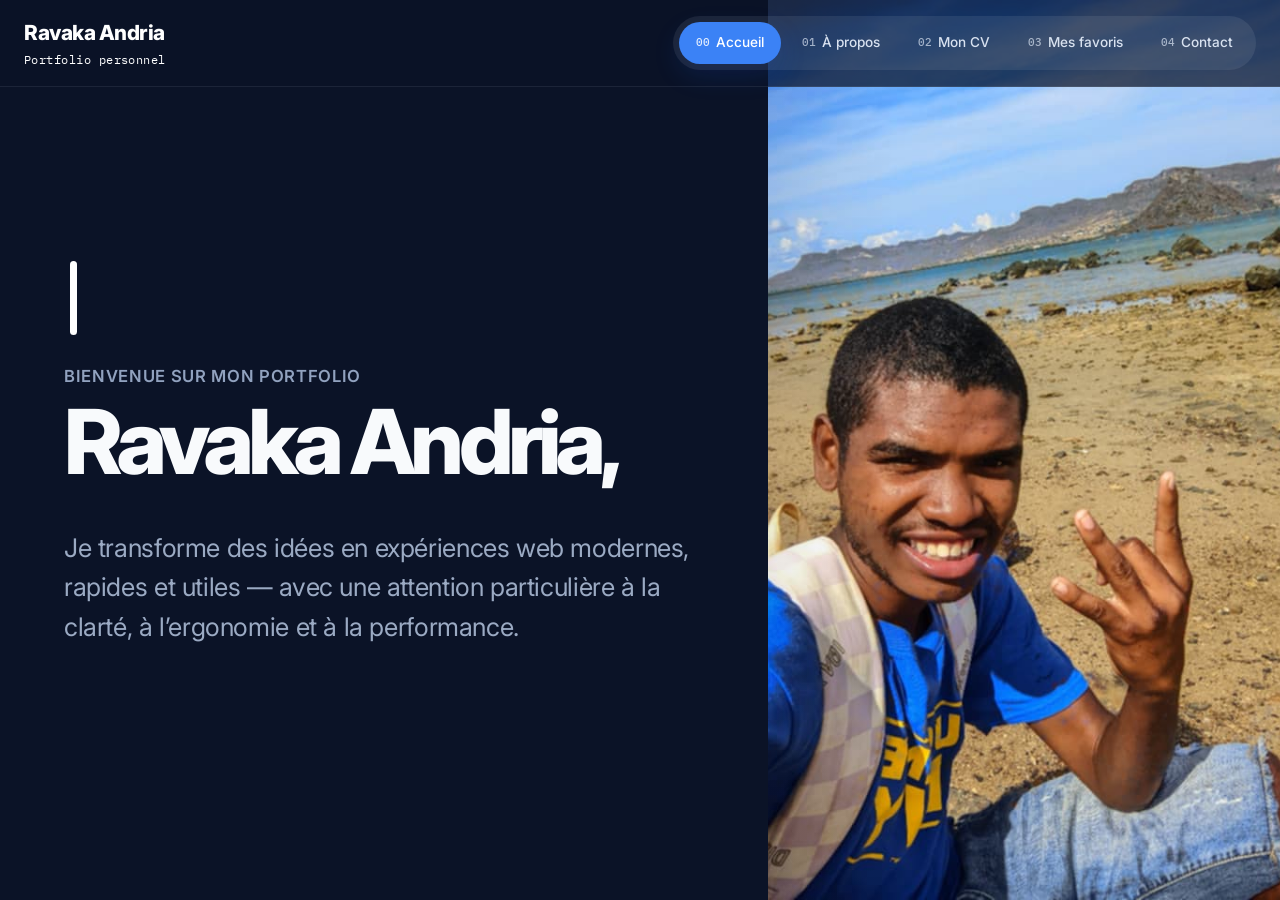
==== index.html @ 80cb2a56 "you" ====
<!DOCTYPE html>
<html lang="fr">
<head>
<meta charset="UTF-8">
<meta name="viewport" content="width=device-width, initial-scale=1.0">
<meta name="description" content="Ravaka Andria — Portfolio personnel, parcours et CV">
<meta name="theme-color" content="#0b1327">
<title>Ravaka Andria — Accueil</title>
<link rel="preconnect" href="https://fonts.googleapis.com">
<link rel="preconnect" href="https://fonts.gstatic.com" crossorigin>
<link rel="stylesheet" href="https://fonts.googleapis.com/css2?family=Inter:wght@400;500;600;700;800&display=swap">
<link rel="stylesheet" href="style/style.css">
</head>
<body class="home-page">

<header class="site-header home-header">
  <a class="brand" href="index.html">
    <span class="name">Ravaka Andria</span>
    <span class="tag">Portfolio personnel</span>
  </a>
  <button class="menu-toggle" aria-label="Ouvrir le menu" aria-expanded="false">
    <span></span><span></span><span></span>
  </button>
  <nav class="tabs">
    <a href="index.html" class="active"><span class="num">00</span>Accueil</a>
    <a href="pages/apropos.html"><span class="num">01</span>À propos</a>
    <a href="pages/cv.html"><span class="num">02</span>Mon CV</a>
    <a href="pages/favoris.html"><span class="num">03</span>Mes favoris</a>
    <a href="pages/contact.html"><span class="num">04</span>Contact</a>
  </nav>
</header>

<main class="home-hero">
  <section class="home-copy">
    <div class="home-copy-inner">
      <span class="home-line"></span>
      <p class="home-kicker">Bienvenue sur mon portfolio</p>
      <h1>Ravaka Andria<span>,</span></h1>
      <p class="home-description">
        Je transforme des idées en expériences web modernes, rapides et utiles —
        avec une attention particulière à la clarté, à l’ergonomie et à la performance.
      </p>
      <div class="home-actions">
        
      </div>
    </div>
  </section>
  <section class="home-photo" aria-label="Portrait">
    <img src="images/profile.jpg" alt="Portrait de Ravaka Andria">
  </section>
</main>

<script src="js/menu.js"></script>
</body>
</html>
---- style/style.css ----
/* =========================================================
   Carnet personnel — feuille de style principale
   Palette inspirée d'un portfolio moderne : blanc + bleu
   ========================================================= */

@import url('https://fonts.googleapis.com/css2?family=Inter:wght@400;500;600;700;800&family=IBM+Plex+Mono:wght@400;500&display=swap');

:root{
  --primary:      #2563EB;
  --primary-dark: #1D4ED8;
  --primary-light:#EFF4FF;
  --ink:          #0F172A;
  --ink-soft:     #334155;
  --muted:        #64748B;
  --border:       #E2E8F0;
  --bg:           #F8FAFC;
  --white:        #FFFFFF;
  --radius:       14px;
  --shadow:       0 4px 16px rgba(15,23,42,0.06);
  --shadow-hover: 0 10px 28px rgba(37,99,235,0.16);

  --font-display: 'Inter', system-ui, sans-serif;
  --font-body:    'Inter', system-ui, sans-serif;
  --font-mono:    'IBM Plex Mono', 'Courier New', monospace;
}

*{ box-sizing:border-box; }

html{ scroll-behavior:smooth; }

body{
  margin:0;
  background:var(--bg);
  color:var(--ink);
  font-family:var(--font-body);
  line-height:1.6;
}

@media (prefers-reduced-motion: reduce){
  html{ scroll-behavior:auto; }
  *{ animation-duration:0.001ms !important; transition-duration:0.001ms !important; }
}

a{ color:var(--primary); text-decoration:none; }
a:hover{ color:var(--primary-dark); text-decoration:underline; }
a:focus-visible, button:focus-visible, input:focus-visible, textarea:focus-visible{
  outline:3px solid var(--primary);
  outline-offset:2px;
}

.brand:focus-visible{
  outline:none;
}

img{ max-width:100%; display:block; }

/* ---------- structure "carnet" ---------- */
.page{
  max-width:920px;
  margin:0 auto;
  padding:40px 24px 80px;
}

.paper{
  background:var(--white);
  border-radius:var(--radius);
  border:1px solid var(--border);
  box-shadow:var(--shadow);
  position:relative;
  padding:48px clamp(24px,5vw,64px);
}

/* ---------- en-tête / navigation ---------- */
.site-header{
  display:flex;
  align-items:center;
  justify-content:space-between;
  gap:16px;
  padding:16px 24px;
  width:100%;
  background:var(--white);
  border-bottom:1px solid var(--border);
  position:sticky;
  top:0;
  z-index:100;
  will-change:transform;
  box-shadow:0 1px 3px rgba(15,23,42,0.04);
}

.brand{
  display:flex;
  flex-direction:column;
  gap:2px;
  text-decoration:none !important;
  -webkit-tap-highlight-color:transparent;
  outline:none;
  transform-origin:left center;
  transition:transform 0.2s ease;
}

.brand:hover,
.brand:focus-visible{
  transform:scale(1.06);
}

.brand:active{
  transform:scale(0.97);
}

.brand .name{
  font-family:var(--font-display);
  font-size:1.3rem;
  font-weight:800;
  letter-spacing:-0.5px;
  color:var(--primary);
}

.brand .tag{
  font-family:var(--font-mono);
  font-size:0.72rem;
  letter-spacing:0.04em;
  color:var(--muted);
}

nav.tabs{
  display:flex;
  gap:4px;
  flex-wrap:wrap;
  background:var(--bg);
  padding:6px;
  border-radius:999px;
}

nav.tabs a{
  display:flex;
  align-items:center;
  gap:6px;
  font-family:var(--font-body);
  font-size:0.85rem;
  font-weight:500;
  color:var(--muted);
  background:transparent;
  padding:9px 16px;
  border-radius:999px;
  border:1px solid transparent;
  transition:all 0.2s ease;
}

nav.tabs a:hover{
  text-decoration:none;
  color:var(--primary);
  background:var(--primary-light);
}

nav.tabs a.active{
  background:var(--primary);
  color:var(--white);
  box-shadow:var(--shadow-hover);
}

nav.tabs a .num{
  font-family:var(--font-mono);
  font-size:0.7rem;
  opacity:0.7;
}

nav.tabs a.active .num{ opacity:0.85; }

/* ---------- bouton hamburger (mobile) ---------- */
.menu-toggle{
  display:none;
  flex-direction:column;
  justify-content:center;
  align-items:center;
  gap:5px;
  width:40px;
  height:40px;
  padding:0;
  flex-shrink:0;
  background:var(--white);
  border:1px solid var(--border);
  border-radius:10px;
  cursor:pointer;
  transition:all 0.2s ease;
  position:relative;
  z-index:101;
}

.menu-toggle span{
  display:block;
  width:18px;
  height:2px;
  background:var(--ink);
  border-radius:2px;
  transition:transform 0.3s cubic-bezier(0.4,0,0.2,1), opacity 0.3s cubic-bezier(0.4,0,0.2,1);
  transform-origin:center;
}

.menu-toggle:hover{ 
  border-color:var(--primary);
  background:var(--primary-light);
}

.menu-toggle:active{ transform:scale(0.95); }

.site-header.menu-open .menu-toggle span:nth-child(1){
  transform:translateY(7px) rotate(45deg);
}
.site-header.menu-open .menu-toggle span:nth-child(2){
  opacity:0;
}
.site-header.menu-open .menu-toggle span:nth-child(3){
  transform:translateY(-7px) rotate(-45deg);
}

/* ---------- typographie ---------- */
h1,h2,h3{
  font-family:var(--font-display);
  color:var(--ink);
  line-height:1.2;
  margin-top:0;
  letter-spacing:-0.5px;
}

h1{ font-size:clamp(1.9rem,4vw,2.4rem); font-weight:800; margin-bottom:18px; }
h2{ font-size:1.4rem; font-weight:700; margin-top:2.2em; margin-bottom:16px; }
h3{ font-size:1.05rem; font-weight:600; }

.eyebrow{
  display:inline-block;
  font-family:var(--font-body);
  font-size:0.78rem;
  font-weight:600;
  color:var(--primary);
  background:var(--primary-light);
  padding:6px 14px;
  border-radius:999px;
  margin-bottom:14px;
}

p{ color:var(--muted); max-width:64ch; }

hr.rule{
  border:none;
  border-top:1px solid var(--border);
  margin:2.2em 0;
}

/* ---------- cartes / grille ---------- */
.grid-2{
  display:grid;
  grid-template-columns:1fr 1fr;
  gap:18px;
}

@media (max-width:640px){
  .grid-2{ grid-template-columns:1fr; }
}

.card{
  background:var(--bg);
  border:1px solid var(--border);
  border-radius:var(--radius);
  padding:22px;
  transition:all 0.25s ease;
}

.card:hover{
  transform:translateY(-3px);
  box-shadow:var(--shadow-hover);
  border-color:var(--primary);
}

.card h3{ margin-bottom:8px; color:var(--ink); }
.card p{ margin:0; font-size:0.95rem; }

/* ---------- tableau CV ---------- */
table.cv{
  width:100%;
  max-width:100%;
  table-layout:fixed;
  border-collapse:collapse;
  margin:1.2em 0 2em;
  font-size:0.95rem;
  border-radius:10px;
  overflow:hidden;
}

table.cv caption{
  text-align:left;
  font-family:var(--font-body);
  font-size:0.8rem;
  font-weight:600;
  color:var(--primary);
  margin-bottom:10px;
}

table.cv th, table.cv td{
  border:1px solid var(--border);
  padding:11px 14px;
  text-align:left;
  vertical-align:top;
  word-break:break-word;
  overflow-wrap:break-word;
}

table.cv th{
  background:var(--primary);
  color:var(--white);
  font-family:var(--font-body);
  font-weight:600;
  font-size:0.8rem;
  width:22%;
}

table.cv tr:nth-child(even) td{ background:var(--primary-light); }

/* ---------- boutons / liens d'action ---------- */
.btn{
  display:inline-flex;
  align-items:center;
  gap:8px;
  font-family:var(--font-body);
  font-weight:600;
  font-size:0.9rem;
  background:var(--primary);
  color:var(--white) !important;
  padding:12px 22px;
  border-radius:999px;
  border:none;
  cursor:pointer;
  text-decoration:none !important;
  box-shadow:var(--shadow-hover);
  transition:all 0.2s ease;
}

.btn:hover{ background:var(--primary-dark); transform:translateY(-1px); }

.btn.secondary{
  background:transparent;
  color:var(--primary) !important;
  border:1px solid var(--primary);
  box-shadow:none;
}

.btn.secondary:hover{ background:var(--primary-light); }

/* ---------- médias favoris ---------- */
.media-block{ margin:1.4em 0; }

.media-frame{
  border:1px solid var(--border);
  border-radius:var(--radius);
  overflow:hidden;
  background:var(--ink);
  box-shadow:var(--shadow);
}

.media-frame iframe, .media-frame img{
  width:100%;
  display:block;
}

audio{ width:100%; }

.credit{
  font-family:var(--font-mono);
  font-size:0.75rem;
  color:var(--muted);
  margin-top:6px;
}

/* ---------- formulaire de contact ---------- */
form.contact-form{
  display:grid;
  gap:16px;
  max-width:520px;
}

form.contact-form label{
  font-family:var(--font-body);
  font-size:0.8rem;
  font-weight:600;
  color:var(--ink-soft);
  display:block;
  margin-bottom:6px;
}

form.contact-form input,
form.contact-form textarea{
  width:100%;
  font-family:var(--font-body);
  font-size:0.95rem;
  padding:11px 13px;
  border:1px solid var(--border);
  border-radius:10px;
  background:var(--bg);
  color:var(--ink);
  transition:border-color 0.2s ease;
}

form.contact-form input:focus,
form.contact-form textarea:focus{
  border-color:var(--primary);
  background:var(--white);
}

form.contact-form textarea{ min-height:120px; resize:vertical; }

.form-status{
  font-family:var(--font-body);
  font-size:0.85rem;
  font-weight:500;
  padding:10px 14px;
  border-radius:10px;
  display:none;
  opacity:0;
  transition:opacity 0.3s ease;
  will-change:opacity;
}

.form-status.ok{
  display:block;
  opacity:1;
  background:var(--primary-light);
  color:var(--primary-dark);
  border:1px solid var(--primary);
  animation:slideInSuccess 0.4s cubic-bezier(0.34,1.56,0.64,1) forwards;
}

@keyframes slideInSuccess{
  from{
    opacity:0;
    transform:translateY(-10px);
  }
  to{
    opacity:1;
    transform:translateY(0);
  }
}

.visitor-log{
  margin-top:2.4em;
}

.visitor-log ul{
  list-style:none;
  margin:0; padding:0;
  display:grid;
  gap:10px;
}

.visitor-log li{
  border:1px solid var(--border);
  border-left:3px solid var(--primary);
  border-radius:10px;
  padding:12px 14px;
  background:var(--bg);
  font-size:0.9rem;
}

.visitor-log .meta{
  font-family:var(--font-mono);
  font-size:0.72rem;
  color:var(--primary);
  display:block;
  margin-bottom:4px;
}

.empty-note{
  font-family:var(--font-mono);
  font-size:0.85rem;
  color:var(--muted);
}

.empty-note code{
  background:var(--primary-light);
  color:var(--primary-dark);
  padding:2px 6px;
  border-radius:6px;
  font-size:0.82rem;
}

/* ---------- pied de page ---------- */
footer.site-footer{
  text-align:center;
  padding:32px 24px 48px;
  font-family:var(--font-mono);
  font-size:0.75rem;
  color:var(--muted);
  border-top:1px solid var(--border);
  margin-top:24px;
}

/* ---------- responsive : téléphone ---------- */
@media (max-width:768px){
  .site-header{
    padding:12px 16px;
    gap:12px;
  }

  .brand{
    flex:1;
    min-width:0;
  }

  .brand .name{
    font-size:1.1rem;
  }

  .brand .tag{
    font-size:0.65rem;
  }

  .menu-toggle{
    display:flex;
  }

  nav.tabs{
    display:none;
    flex-direction:column;
    width:calc(100vw - 32px);
    border-radius:12px;
    position:fixed;
    top:auto;
    left:16px;
    right:16px;
    bottom:auto;
    margin-top:8px;
    padding:8px;
    background:var(--white);
    border:1px solid var(--border);
    box-shadow:0 8px 24px rgba(15,23,42,0.12);
    z-index:99;
    max-height:calc(100vh - 80px);
    overflow-y:auto;
    animation:slideDown 0.2s ease forwards;
  }

  @keyframes slideDown{
    from{
      opacity:0;
      transform:translateY(-10px);
    }
    to{
      opacity:1;
      transform:translateY(0);
    }
  }

  .site-header.menu-open nav.tabs{
    display:flex;
  }

  nav.tabs a{
    width:100%;
    border-radius:8px;
  }

  .page{
    padding:24px 16px;
    margin-top:0;
  }

  .paper{
    padding:24px;
  }

  h1{ font-size:1.6rem; }

  .grid-2{ grid-template-columns:1fr; }
}

@media (max-width:600px){
  .site-header{
    padding:12px 12px;
  }

  .brand .name{
    font-size:0.95rem;
  }

  .brand .tag{
    font-size:0.6rem;
  }

  nav.tabs{
    width:calc(100vw - 24px) !important;
    left:12px !important;
    right:12px !important;
  }

  .paper{
    padding:16px;
  }

  h1{ font-size:1.4rem; }
}

@media (max-width:420px){
  .paper{ padding:18px; }
  h1{ font-size:1.4rem; }
}

/* =========================================================
   ACCUEIL — Hero inspiré du modèle fourni
   ========================================================= */
.home-page{
  background:#0b1327;
  overflow-x:hidden;
}

.home-page .site-header{
  position:absolute;
  top:0;
  left:0;
  background:rgba(11,19,39,.72);
  border-bottom:1px solid rgba(255,255,255,.08);
  box-shadow:none;
  color:#fff;
}

.home-page .brand .name,
.home-page .brand .tag{
  color:#fff;
}

.home-page nav.tabs{
  background:rgba(255,255,255,.08);
}

.home-page nav.tabs a{
  color:#d9e2f0;
}

.home-page nav.tabs a:hover{
  color:#fff;
  background:rgba(255,255,255,.12);
}

.home-page nav.tabs a.active{
  background:#3b82f6;
  color:#fff;
}

.home-page .menu-toggle{
  background:rgba(255,255,255,.08);
  border-color:rgba(255,255,255,.18);
}
.home-page .menu-toggle span{ background:#fff; }

.home-hero{
  min-height:100vh;
  display:grid;
  grid-template-columns:minmax(0, 60%) minmax(0, 40%);
  background:#0b1327;
}

.home-copy{
  min-height:100vh;
  display:flex;
  align-items:center;
  padding:110px 6vw 70px 5vw;
  color:#fff;
}

.home-copy-inner{
  width:min(760px,100%);
}

.home-kicker{
  margin:0 0 8px;
  color:#91a2bf;
  font-size:clamp(.9rem,1.3vw,1.05rem);
  font-weight:600;
  letter-spacing:.04em;
  text-transform:uppercase;
}

.home-copy h1{
  margin:0;
  color:#f8fafc;
  font-size:clamp(3.4rem,7vw,6.7rem);
  line-height:.98;
  letter-spacing:-.065em;
  font-weight:800;
}

.home-copy h1 span{ color:#f8fafc; }

.home-line{
  display:block;
  width:7px;
  height:74px;
  margin:0 0 28px 6px;
  border-radius:8px;
  background:#fff;
}

.home-description{
  max-width:760px;
  margin:42px 0 0;
  color:#9baac3;
  font-size:clamp(1.15rem,2vw,1.65rem);
  line-height:1.55;
  letter-spacing:-.015em;
}

.home-actions{
  display:flex;
  flex-wrap:wrap;
  gap:12px;
  margin-top:32px;
}

.home-btn{
  display:inline-flex;
  align-items:center;
  justify-content:center;
  min-height:48px;
  padding:0 20px;
  border-radius:10px;
  font-weight:700;
  text-decoration:none !important;
  transition:transform .2s ease, background .2s ease, border-color .2s ease;
}
.home-btn:hover{ transform:translateY(-2px); }
.home-btn-primary{ background:#3b82f6; color:#fff !important; }
.home-btn-primary:hover{ background:#2563eb; }
.home-btn-ghost{ border:1px solid rgba(255,255,255,.25); color:#fff !important; background:rgba(255,255,255,.05); }
.home-btn-ghost:hover{ background:rgba(255,255,255,.1); border-color:rgba(255,255,255,.45); }

.home-photo{
  min-height:100vh;
  overflow:hidden;
  position:relative;
  background:#dfe7ef;
}

.home-photo::after{
  content:"";
  position:absolute;
  inset:0;
  background:linear-gradient(90deg,rgba(11,19,39,.08),transparent 25%);
  pointer-events:none;
}

.home-photo img{
  width:100%;
  height:100%;
  object-fit:cover;
  object-position:center 42%;
}

@media (max-width:900px){
  .home-hero{ grid-template-columns:1fr; }
  .home-photo{ min-height:40vh; order:-1; }
  .home-copy{ min-height:auto; padding:70px 8vw 80px; }
  .home-copy h1{ font-size:clamp(3rem,13vw,5.5rem); }
  .home-description{ margin-top:30px; font-size:1.15rem; }
}

@media (max-width:640px){
  .home-page .site-header{ position:absolute; }
  .home-photo{ min-height:38vh; }
  .home-copy{ padding:58px 24px 64px; }
  .home-line{ height:52px; width:5px; margin-bottom:22px; }
  .home-kicker{ font-size:.78rem; }
  .home-copy h1{ font-size:clamp(2.8rem,15vw,4.2rem); }
  .home-actions{ flex-direction:column; align-items:stretch; }
  .home-btn{ width:100%; }
}
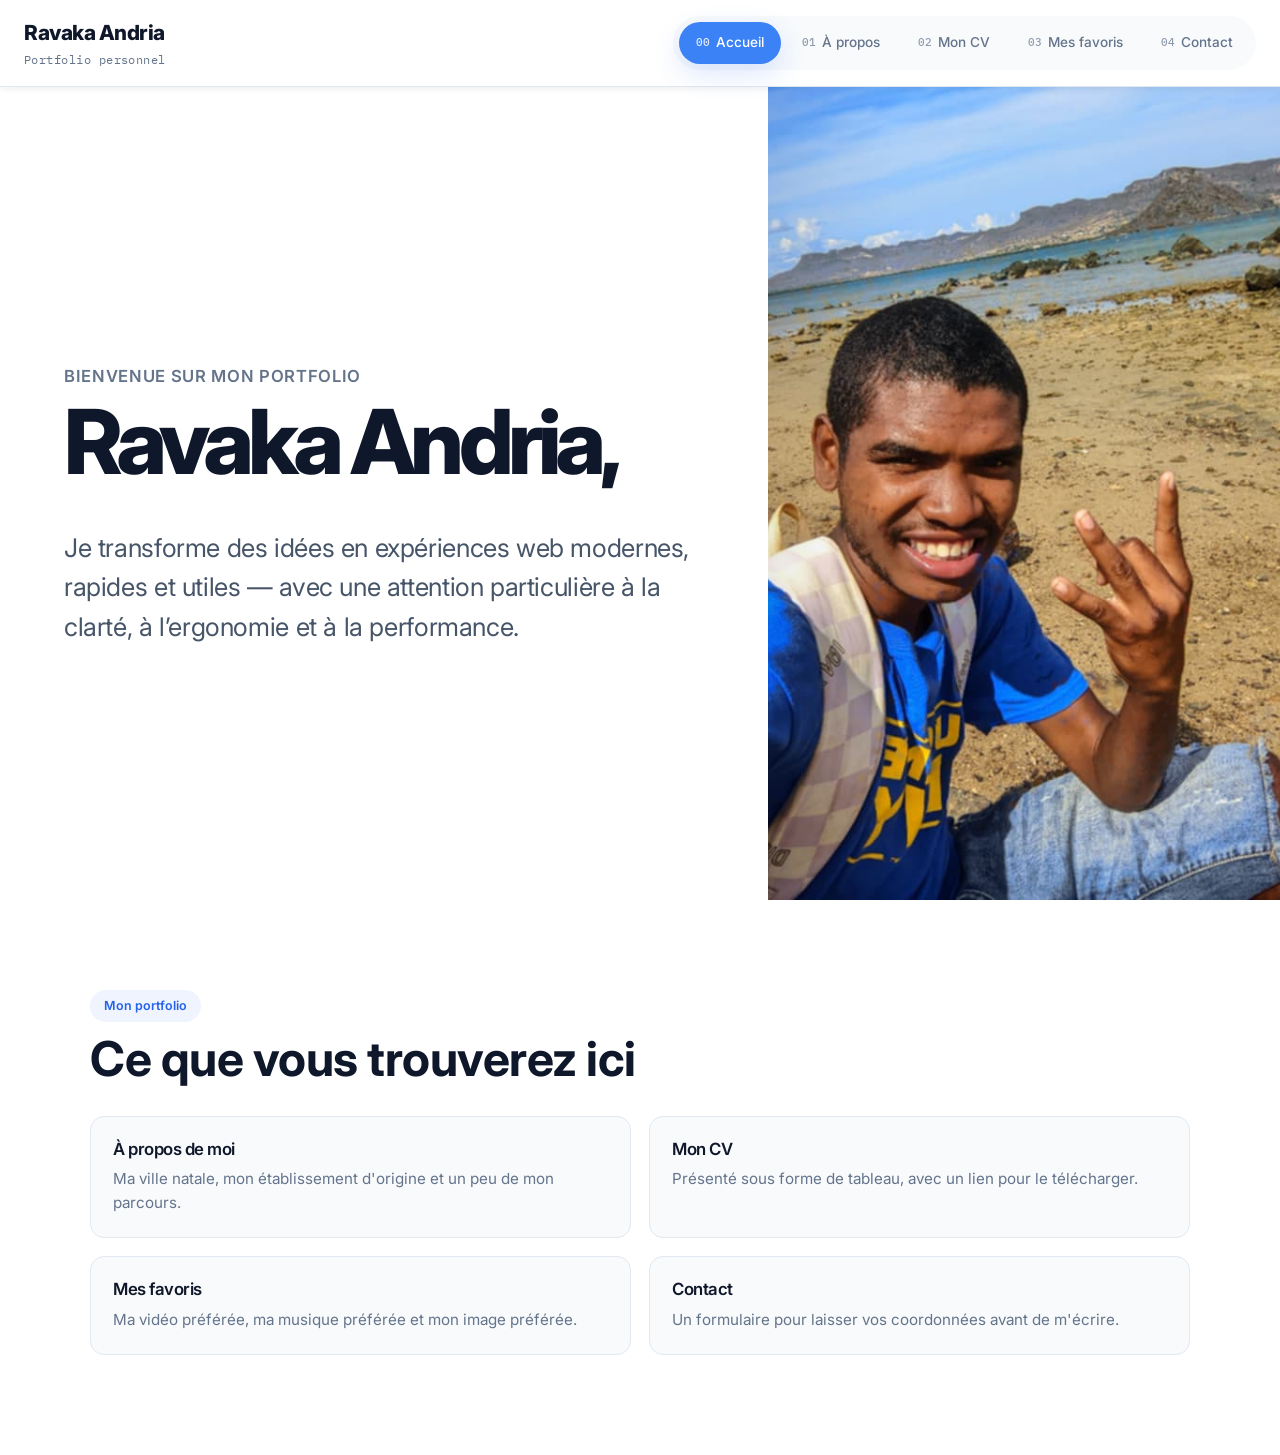
==== commit 704bdc61: "you" ====
--- a/index.html
+++ b/index.html
@@ -48,6 +48,32 @@
   <section class="home-photo" aria-label="Portrait">
     <img src="images/profile.jpg" alt="Portrait de Ravaka Andria">
   </section>
+
+<section class="home-extra">
+  <div class="home-extra-inner">
+    <span class="eyebrow">Mon portfolio</span>
+    <h2>Ce que vous trouverez ici</h2>
+    <div class="grid-2 home-extra-grid">
+      <a class="card card-link" href="pages/apropos.html">
+        <h3>À propos de moi</h3>
+        <p>Ma ville natale, mon établissement d'origine et un peu de mon parcours.</p>
+      </a>
+      <a class="card card-link" href="pages/cv.html">
+        <h3>Mon CV</h3>
+        <p>Présenté sous forme de tableau, avec un lien pour le télécharger.</p>
+      </a>
+      <a class="card card-link" href="pages/favoris.html">
+        <h3>Mes favoris</h3>
+        <p>Ma vidéo préférée, ma musique préférée et mon image préférée.</p>
+      </a>
+      <a class="card card-link" href="pages/contact.html">
+        <h3>Contact</h3>
+        <p>Un formulaire pour laisser vos coordonnées avant de m'écrire.</p>
+      </a>
+    </div>
+  </div>
+</section>
+
 </main>
 
 <script src="js/menu.js"></script>
--- a/style/style.css
+++ b/style/style.css
@@ -272,6 +272,23 @@
 }
 
 .card h3{ margin-bottom:8px; color:var(--ink); }
+
+.card-link{
+  display:block;
+  color:inherit;
+  text-decoration:none;
+}
+
+.card-link:hover,
+.card-link:focus{
+  color:inherit;
+  text-decoration:none;
+}
+
+.card-link:focus-visible{
+  outline:3px solid var(--primary);
+  outline-offset:3px;
+}
 .card p{ margin:0; font-size:0.95rem; }
 
 /* ---------- tableau CV ---------- */
@@ -491,6 +508,31 @@
   border-top:1px solid var(--border);
   margin-top:24px;
 }
+
+/* ---------- section sous l'accueil ---------- */
+.home-extra{
+  grid-column:1 / -1;
+  width:100%;
+  box-sizing:border-box;
+  background:#fff;
+  color:#0F172A;
+  padding:90px 5vw 100px;
+}
+.home-extra-inner{
+  max-width:1100px;
+  margin:0 auto;
+}
+.home-extra h2{
+  margin:8px 0 28px;
+  font-size:clamp(2rem,4vw,3rem);
+  color:#0F172A;
+}
+.home-extra .card{
+  background:#F8FAFC;
+}
+.home-extra .card h3{ color:#0F172A; }
+.home-extra .card p{ color:#64748B; }
+.home-extra .eyebrow{ margin-bottom:0; }
 
 /* ---------- responsive : téléphone ---------- */
 @media (max-width:768px){
@@ -614,28 +656,26 @@
   position:absolute;
   top:0;
   left:0;
-  background:rgba(11,19,39,.72);
-  border-bottom:1px solid rgba(255,255,255,.08);
-  box-shadow:none;
-  color:#fff;
-}
-
-.home-page .brand .name,
-.home-page .brand .tag{
-  color:#fff;
-}
+  background:#fff;
+  border-bottom:1px solid #E2E8F0;
+  box-shadow:0 1px 8px rgba(15,23,42,.08);
+  color:#0F172A;
+}
+
+.home-page .brand .name{ color:#0F172A; }
+.home-page .brand .tag{ color:#64748B; }
 
 .home-page nav.tabs{
-  background:rgba(255,255,255,.08);
+  background:#F8FAFC;
 }
 
 .home-page nav.tabs a{
-  color:#d9e2f0;
+  color:#64748B;
 }
 
 .home-page nav.tabs a:hover{
-  color:#fff;
-  background:rgba(255,255,255,.12);
+  color:#2563EB;
+  background:#EFF4FF;
 }
 
 .home-page nav.tabs a.active{
@@ -644,16 +684,16 @@
 }
 
 .home-page .menu-toggle{
-  background:rgba(255,255,255,.08);
-  border-color:rgba(255,255,255,.18);
-}
-.home-page .menu-toggle span{ background:#fff; }
+  background:#fff;
+  border-color:#E2E8F0;
+}
+.home-page .menu-toggle span{ background:#0F172A; }
 
 .home-hero{
   min-height:100vh;
   display:grid;
   grid-template-columns:minmax(0, 60%) minmax(0, 40%);
-  background:#0b1327;
+  background:#fff;
 }
 
 .home-copy{
@@ -661,7 +701,8 @@
   display:flex;
   align-items:center;
   padding:110px 6vw 70px 5vw;
-  color:#fff;
+  color:#0F172A;
+  background:#fff;
 }
 
 .home-copy-inner{
@@ -670,7 +711,7 @@
 
 .home-kicker{
   margin:0 0 8px;
-  color:#91a2bf;
+  color:#64748B;
   font-size:clamp(.9rem,1.3vw,1.05rem);
   font-weight:600;
   letter-spacing:.04em;
@@ -679,14 +720,14 @@
 
 .home-copy h1{
   margin:0;
-  color:#f8fafc;
+  color:#0F172A;
   font-size:clamp(3.4rem,7vw,6.7rem);
   line-height:.98;
   letter-spacing:-.065em;
   font-weight:800;
 }
 
-.home-copy h1 span{ color:#f8fafc; }
+.home-copy h1 span{ color:#0F172A; }
 
 .home-line{
   display:block;
@@ -700,7 +741,7 @@
 .home-description{
   max-width:760px;
   margin:42px 0 0;
-  color:#9baac3;
+  color:#475569;
   font-size:clamp(1.15rem,2vw,1.65rem);
   line-height:1.55;
   letter-spacing:-.015em;
@@ -761,6 +802,7 @@
 }
 
 @media (max-width:640px){
+  .home-extra{ padding:64px 24px 72px; }
   .home-page .site-header{ position:absolute; }
   .home-photo{ min-height:38vh; }
   .home-copy{ padding:58px 24px 64px; }
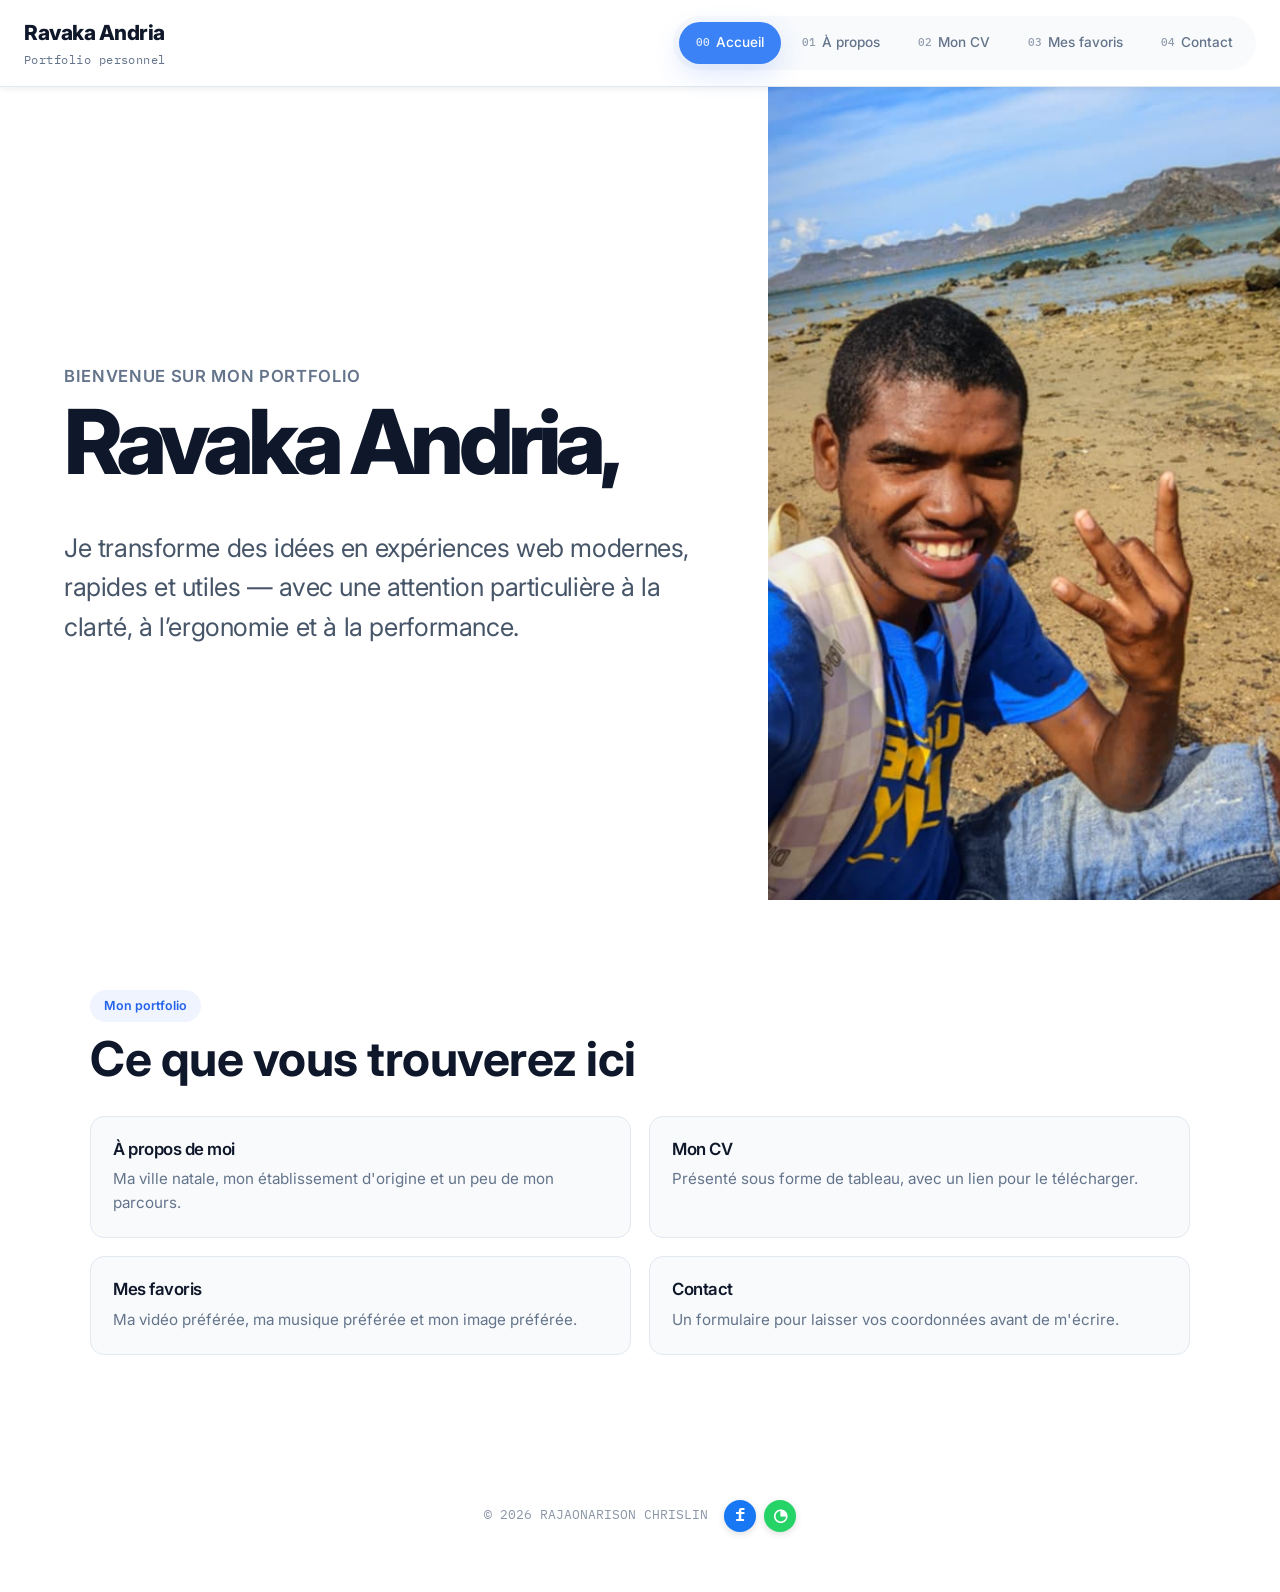
==== commit 0c99d2cc: "you" ====
--- a/index.html
+++ b/index.html
@@ -77,5 +77,18 @@
 </main>
 
 <script src="js/menu.js"></script>
+
+<footer class="site-footer">
+  <div class="footer-inner">
+    <div class="footer-copy">© 2026 RAJAONARISON CHRISLIN</div>
+    <div class="footer-social" aria-label="Réseaux sociaux">
+      <a class="social-bubble facebook" href="https://www.facebook.com/profile.php?id=61583188924986"
+         target="_blank" rel="noopener noreferrer" aria-label="Facebook">f</a>
+      <a class="social-bubble whatsapp" href="https://wa.me/261374159496"
+         target="_blank" rel="noopener noreferrer" aria-label="WhatsApp">◔</a>
+    </div>
+  </div>
+</footer>
+
 </body>
 </html>
--- a/style/style.css
+++ b/style/style.css
@@ -506,7 +506,7 @@
   font-size:0.75rem;
   color:var(--muted);
   border-top:1px solid var(--border);
-  margin-top:24px;
+  margin-top:0;
 }
 
 /* ---------- section sous l'accueil ---------- */
@@ -647,10 +647,7 @@
 /* =========================================================
    ACCUEIL — Hero inspiré du modèle fourni
    ========================================================= */
-.home-page{
-  background:#0b1327;
-  overflow-x:hidden;
-}
+.home-page{ background:#fff; overflow-x:hidden; }
 
 .home-page .site-header{
   position:absolute;
@@ -812,3 +809,172 @@
   .home-actions{ flex-direction:column; align-items:stretch; }
   .home-btn{ width:100%; }
 }
+
+
+.social-section{
+  padding:48px 0 56px;
+  text-align:center;
+}
+
+.social-section h2{
+  margin-bottom:8px;
+}
+
+.social-section p{
+  margin-bottom:24px;
+}
+
+.social-links{
+  display:flex;
+  justify-content:center;
+  gap:16px;
+  flex-wrap:wrap;
+}
+
+.social-link{
+  display:inline-flex;
+  align-items:center;
+  gap:10px;
+  min-width:150px;
+  justify-content:center;
+  padding:12px 20px;
+  border-radius:12px;
+  text-decoration:none;
+  font-weight:700;
+  transition:transform .2s ease, box-shadow .2s ease;
+}
+
+.social-link:hover,
+.social-link:focus-visible{
+  transform:translateY(-2px);
+  box-shadow:0 8px 20px rgba(0,0,0,.12);
+}
+
+.social-icon{
+  width:28px;
+  height:28px;
+  display:inline-flex;
+  align-items:center;
+  justify-content:center;
+  border-radius:50%;
+  font-weight:800;
+  font-size:18px;
+}
+
+.facebook{
+  background:#1877F2;
+  color:#fff;
+}
+
+.facebook .social-icon{
+  background:#fff;
+  color:#1877F2;
+}
+
+.whatsapp{
+  background:#25D366;
+  color:#fff;
+}
+
+.whatsapp .social-icon{
+  background:#fff;
+  color:#25D366;
+}
+
+@media (max-width:600px){
+  .social-floating{
+    right:12px;
+  }
+
+  .social-bubble{
+    width:38px;
+    height:38px;
+    font-size:20px;
+  }
+}
+
+/* Pied de page compact, blanc et centré */
+.site-footer{
+  width:100%;
+  margin-top:24px;
+  background:#fff;
+  border-top:1px solid rgba(255,255,255,.85);
+}
+
+.footer-inner{
+  max-width:900px;
+  margin:0 auto;
+  padding:12px 16px;
+  display:flex;
+  align-items:center;
+  justify-content:center;
+  gap:16px;
+}
+
+.footer-copy{
+  font-size:13px;
+  opacity:.75;
+  white-space:nowrap;
+}
+
+.footer-social{
+  display:flex;
+  align-items:center;
+  justify-content:center;
+  gap:8px;
+}
+
+.social-bubble{
+  width:32px;
+  height:32px;
+  border-radius:50%;
+  display:flex;
+  align-items:center;
+  justify-content:center;
+  text-decoration:none;
+  font-weight:800;
+  font-size:17px;
+  box-shadow:0 2px 7px rgba(0,0,0,.14);
+  transition:transform .2s ease, box-shadow .2s ease;
+}
+
+.social-bubble:hover,
+.social-bubble:focus-visible{
+  transform:scale(1.06);
+  box-shadow:0 4px 10px rgba(0,0,0,.18);
+}
+
+.social-bubble.facebook{
+  background:#1877F2;
+  color:#fff;
+}
+
+.social-bubble.whatsapp{
+  background:#25D366;
+  color:#fff;
+}
+
+@media (max-width:600px){
+  .footer-inner{
+    padding:10px 12px;
+    gap:10px;
+  }
+
+  .footer-copy{
+    font-size:11px;
+  }
+
+  .social-bubble{
+    width:30px;
+    height:30px;
+    font-size:16px;
+  }
+}
+
+
+/* Accueil : aucune bande colorée entre la dernière section et le footer */
+.home-page .site-footer{
+  margin-top:0 !important;
+  border-top:1px solid #fff !important;
+  background:#fff !important;
+}
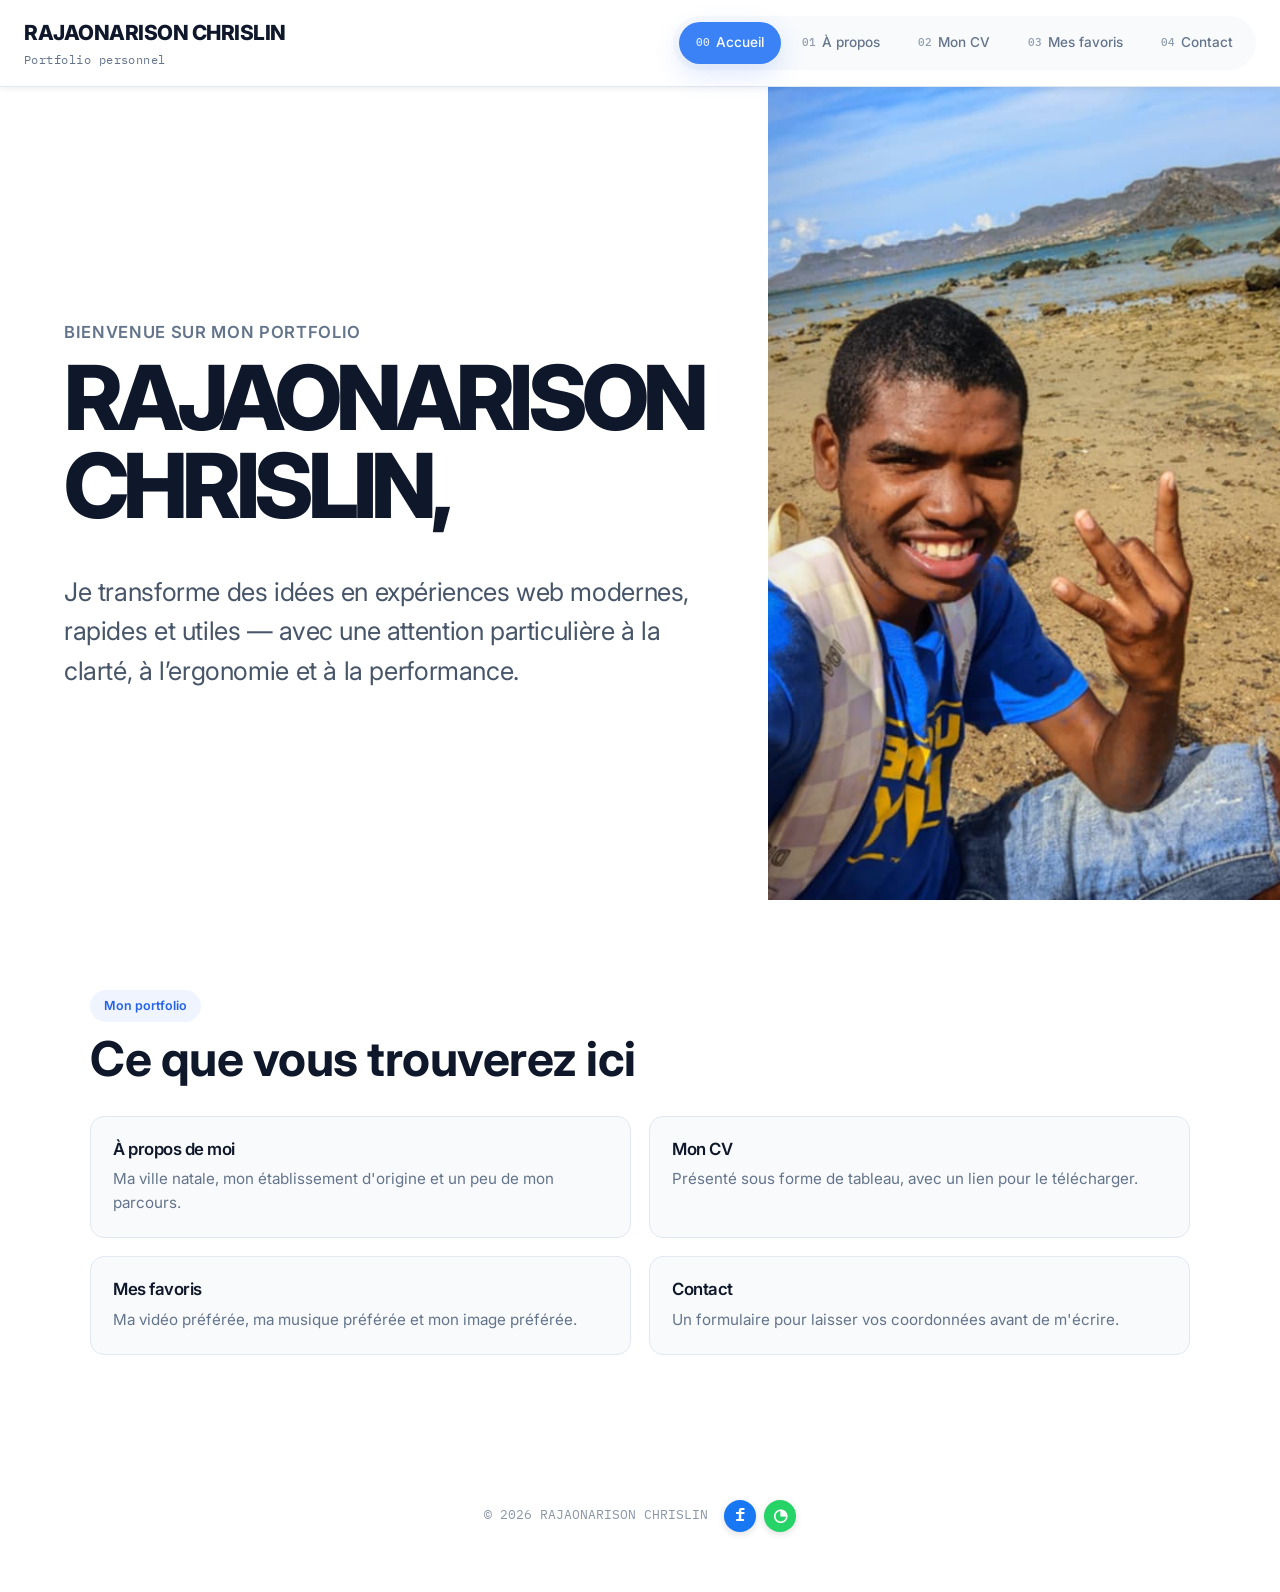
==== commit 2abc7e08: "you" ====
--- a/index.html
+++ b/index.html
@@ -3,9 +3,9 @@
 <head>
 <meta charset="UTF-8">
 <meta name="viewport" content="width=device-width, initial-scale=1.0">
-<meta name="description" content="Ravaka Andria — Portfolio personnel, parcours et CV">
+<meta name="description" content="RAJAONARISON CHRISLIN — Portfolio personnel, parcours et CV">
 <meta name="theme-color" content="#0b1327">
-<title>Ravaka Andria — Accueil</title>
+<title>RAJAONARISON CHRISLIN — Accueil</title>
 <link rel="preconnect" href="https://fonts.googleapis.com">
 <link rel="preconnect" href="https://fonts.gstatic.com" crossorigin>
 <link rel="stylesheet" href="https://fonts.googleapis.com/css2?family=Inter:wght@400;500;600;700;800&display=swap">
@@ -15,7 +15,7 @@
 
 <header class="site-header home-header">
   <a class="brand" href="index.html">
-    <span class="name">Ravaka Andria</span>
+    <span class="name">RAJAONARISON CHRISLIN</span>
     <span class="tag">Portfolio personnel</span>
   </a>
   <button class="menu-toggle" aria-label="Ouvrir le menu" aria-expanded="false">
@@ -35,7 +35,7 @@
     <div class="home-copy-inner">
       <span class="home-line"></span>
       <p class="home-kicker">Bienvenue sur mon portfolio</p>
-      <h1>Ravaka Andria<span>,</span></h1>
+      <h1>RAJAONARISON CHRISLIN<span>,</span></h1>
       <p class="home-description">
         Je transforme des idées en expériences web modernes, rapides et utiles —
         avec une attention particulière à la clarté, à l’ergonomie et à la performance.
@@ -46,7 +46,7 @@
     </div>
   </section>
   <section class="home-photo" aria-label="Portrait">
-    <img src="images/profile.jpg" alt="Portrait de Ravaka Andria">
+    <img src="images/profile.jpg" alt="Portrait de RAJAONARISON CHRISLIN">
   </section>
 
 <section class="home-extra">
--- a/style/style.css
+++ b/style/style.css
@@ -978,3 +978,71 @@
   border-top:1px solid #fff !important;
   background:#fff !important;
 }
+
+/* ---------- galerie de favoris ---------- */
+.video-grid{
+  display:grid;
+  grid-template-columns:repeat(2,minmax(0,1fr));
+  gap:22px;
+}
+
+.media-frame video{
+  width:100%;
+  display:block;
+  max-height:520px;
+  background:#000;
+}
+
+.photo-gallery{
+  display:grid;
+  grid-template-columns:repeat(3,minmax(0,1fr));
+  gap:16px;
+  margin:1.4em 0 2em;
+}
+
+.photo-card{
+  margin:0;
+  border:1px solid var(--border);
+  border-radius:var(--radius);
+  overflow:hidden;
+  background:var(--white);
+  box-shadow:var(--shadow);
+}
+
+.photo-card img{
+  width:100%;
+  aspect-ratio:4/3;
+  object-fit:cover;
+  display:block;
+  transition:transform .25s ease;
+}
+
+.photo-card:hover img{
+  transform:scale(1.03);
+}
+
+.photo-card figcaption{
+  padding:8px 10px;
+  font-family:var(--font-mono);
+  font-size:.72rem;
+  color:var(--muted);
+}
+
+.audio-placeholder{
+  margin-bottom:1em;
+}
+
+@media (max-width:800px){
+  .video-grid{
+    grid-template-columns:1fr;
+  }
+  .photo-gallery{
+    grid-template-columns:repeat(2,minmax(0,1fr));
+  }
+}
+
+@media (max-width:520px){
+  .photo-gallery{
+    grid-template-columns:1fr;
+  }
+}
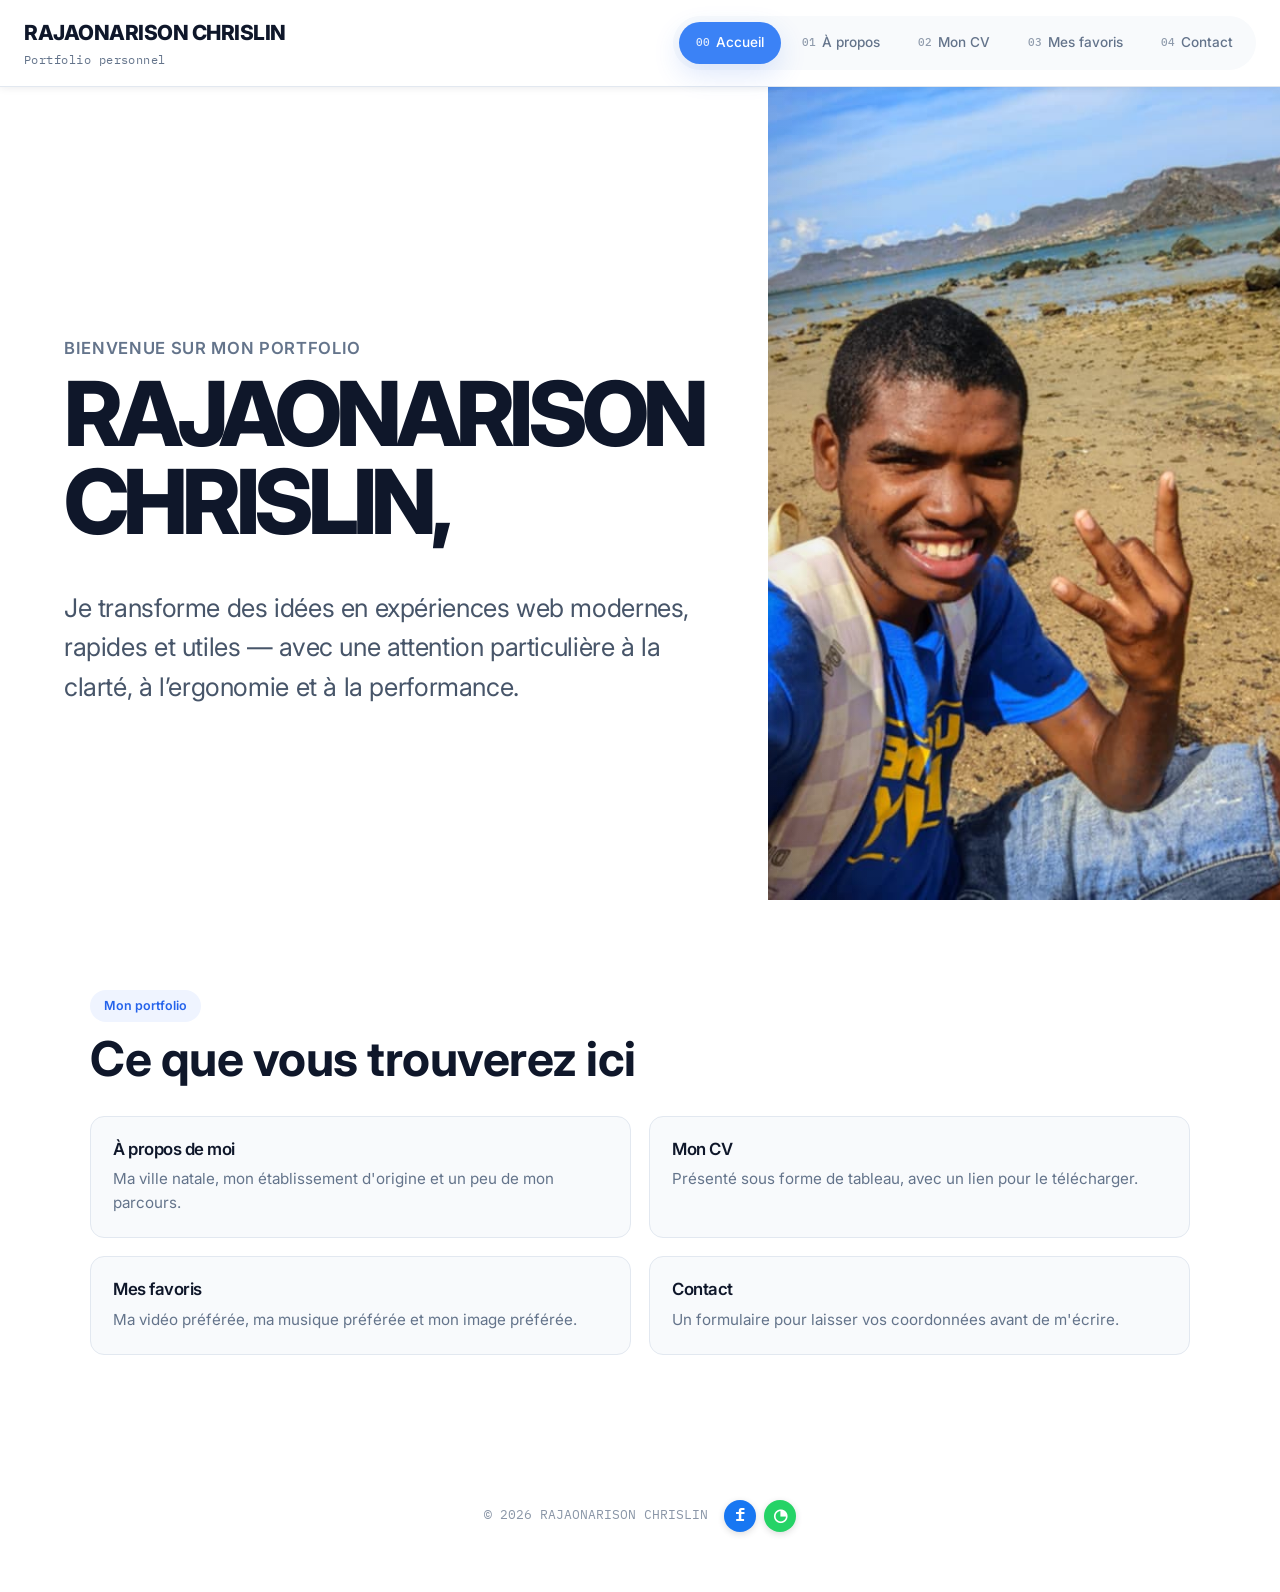
==== commit 1314bcf7: "you" ====
--- a/index.html
+++ b/index.html
@@ -40,9 +40,6 @@
         Je transforme des idées en expériences web modernes, rapides et utiles —
         avec une attention particulière à la clarté, à l’ergonomie et à la performance.
       </p>
-      <div class="home-actions">
-        
-      </div>
     </div>
   </section>
   <section class="home-photo" aria-label="Portrait">
@@ -77,6 +74,7 @@
 </main>
 
 <script src="js/menu.js"></script>
+<script src="js/page-transition.js"></script>
 
 <footer class="site-footer">
   <div class="footer-inner">
--- a/style/style.css
+++ b/style/style.css
@@ -793,16 +793,17 @@
 @media (max-width:900px){
   .home-hero{ grid-template-columns:1fr; }
   .home-photo{ min-height:40vh; order:-1; }
-  .home-copy{ min-height:auto; padding:70px 8vw 80px; }
+  .home-copy{ min-height:auto; padding:70px 8vw 44px; }
   .home-copy h1{ font-size:clamp(3rem,13vw,5.5rem); }
   .home-description{ margin-top:30px; font-size:1.15rem; }
+  .home-extra{ padding-top:48px; }
 }
 
 @media (max-width:640px){
-  .home-extra{ padding:64px 24px 72px; }
+  .home-extra{ padding:36px 24px 72px; }
   .home-page .site-header{ position:absolute; }
   .home-photo{ min-height:38vh; }
-  .home-copy{ padding:58px 24px 64px; }
+  .home-copy{ padding:58px 24px 32px; }
   .home-line{ height:52px; width:5px; margin-bottom:22px; }
   .home-kicker{ font-size:.78rem; }
   .home-copy h1{ font-size:clamp(2.8rem,15vw,4.2rem); }
@@ -1046,3 +1047,162 @@
     grid-template-columns:1fr;
   }
 }
+
+/* ---------- galerie : miniatures cliquables ---------- */
+.photo-card img{
+  cursor:zoom-in;
+}
+
+/* petite icône d'agrandissement sur la miniature au survol */
+.photo-card{
+  position:relative;
+}
+
+.photo-card::after{
+  content:"⤢";
+  position:absolute;
+  top:8px;
+  right:8px;
+  width:28px;
+  height:28px;
+  display:flex;
+  align-items:center;
+  justify-content:center;
+  background:rgba(15,23,42,0.55);
+  color:var(--white);
+  border-radius:8px;
+  font-size:0.9rem;
+  opacity:0;
+  transition:opacity 0.2s ease;
+  pointer-events:none;
+}
+
+.photo-card:hover::after{ opacity:1; }
+
+/* ---------- lightbox plein écran ---------- */
+.lightbox{
+  display:none;
+  position:fixed;
+  inset:0;
+  background:rgba(15,23,42,0.92);
+  z-index:1000;
+  align-items:center;
+  justify-content:center;
+  padding:24px;
+}
+
+.lightbox.open{
+  display:flex;
+}
+
+.lightbox img{
+  max-width:min(92vw,1100px);
+  max-height:88vh;
+  object-fit:contain;
+  border-radius:10px;
+  box-shadow:0 20px 60px rgba(0,0,0,0.5);
+  animation:lightbox-zoom-in 0.18s ease;
+}
+
+@keyframes lightbox-zoom-in{
+  from{ transform:scale(0.94); opacity:0; }
+  to{ transform:scale(1); opacity:1; }
+}
+
+.lightbox-close,
+.lightbox-prev,
+.lightbox-next{
+  position:absolute;
+  background:rgba(255,255,255,0.1);
+  border:1px solid rgba(255,255,255,0.25);
+  color:var(--white);
+  border-radius:999px;
+  cursor:pointer;
+  display:flex;
+  align-items:center;
+  justify-content:center;
+  transition:background 0.2s ease;
+}
+
+.lightbox-close:hover,
+.lightbox-prev:hover,
+.lightbox-next:hover{
+  background:rgba(255,255,255,0.22);
+}
+
+.lightbox-close{
+  top:20px;
+  right:20px;
+  width:44px;
+  height:44px;
+  font-size:1.4rem;
+}
+
+.lightbox-prev,
+.lightbox-next{
+  top:50%;
+  transform:translateY(-50%);
+  width:52px;
+  height:52px;
+  font-size:1.6rem;
+}
+
+.lightbox-prev{ left:16px; }
+.lightbox-next{ right:16px; }
+
+.lightbox-caption{
+  position:absolute;
+  bottom:24px;
+  left:50%;
+  transform:translateX(-50%);
+  color:var(--white);
+  font-family:var(--font-mono);
+  font-size:0.8rem;
+  opacity:0.8;
+}
+
+@media (max-width:640px){
+  .lightbox-prev,
+  .lightbox-next{
+    width:42px;
+    height:42px;
+    font-size:1.3rem;
+  }
+  .lightbox-close{
+    width:38px;
+    height:38px;
+    top:12px;
+    right:12px;
+  }
+}
+
+/* ---------- transition fluide entre les pages ---------- */
+@view-transition{
+  navigation:auto;
+}
+
+body{
+  opacity:1;
+}
+
+body.page-enter{
+  animation:page-fade-in .28s ease both;
+}
+
+body.page-leave{
+  animation:page-fade-out .18s ease both;
+}
+
+@keyframes page-fade-in{
+  from{ opacity:0; transform:translateY(6px); }
+  to{ opacity:1; transform:translateY(0); }
+}
+
+@keyframes page-fade-out{
+  from{ opacity:1; }
+  to{ opacity:0; }
+}
+
+@media (prefers-reduced-motion: reduce){
+  body.page-enter, body.page-leave{ animation:none; }
+}
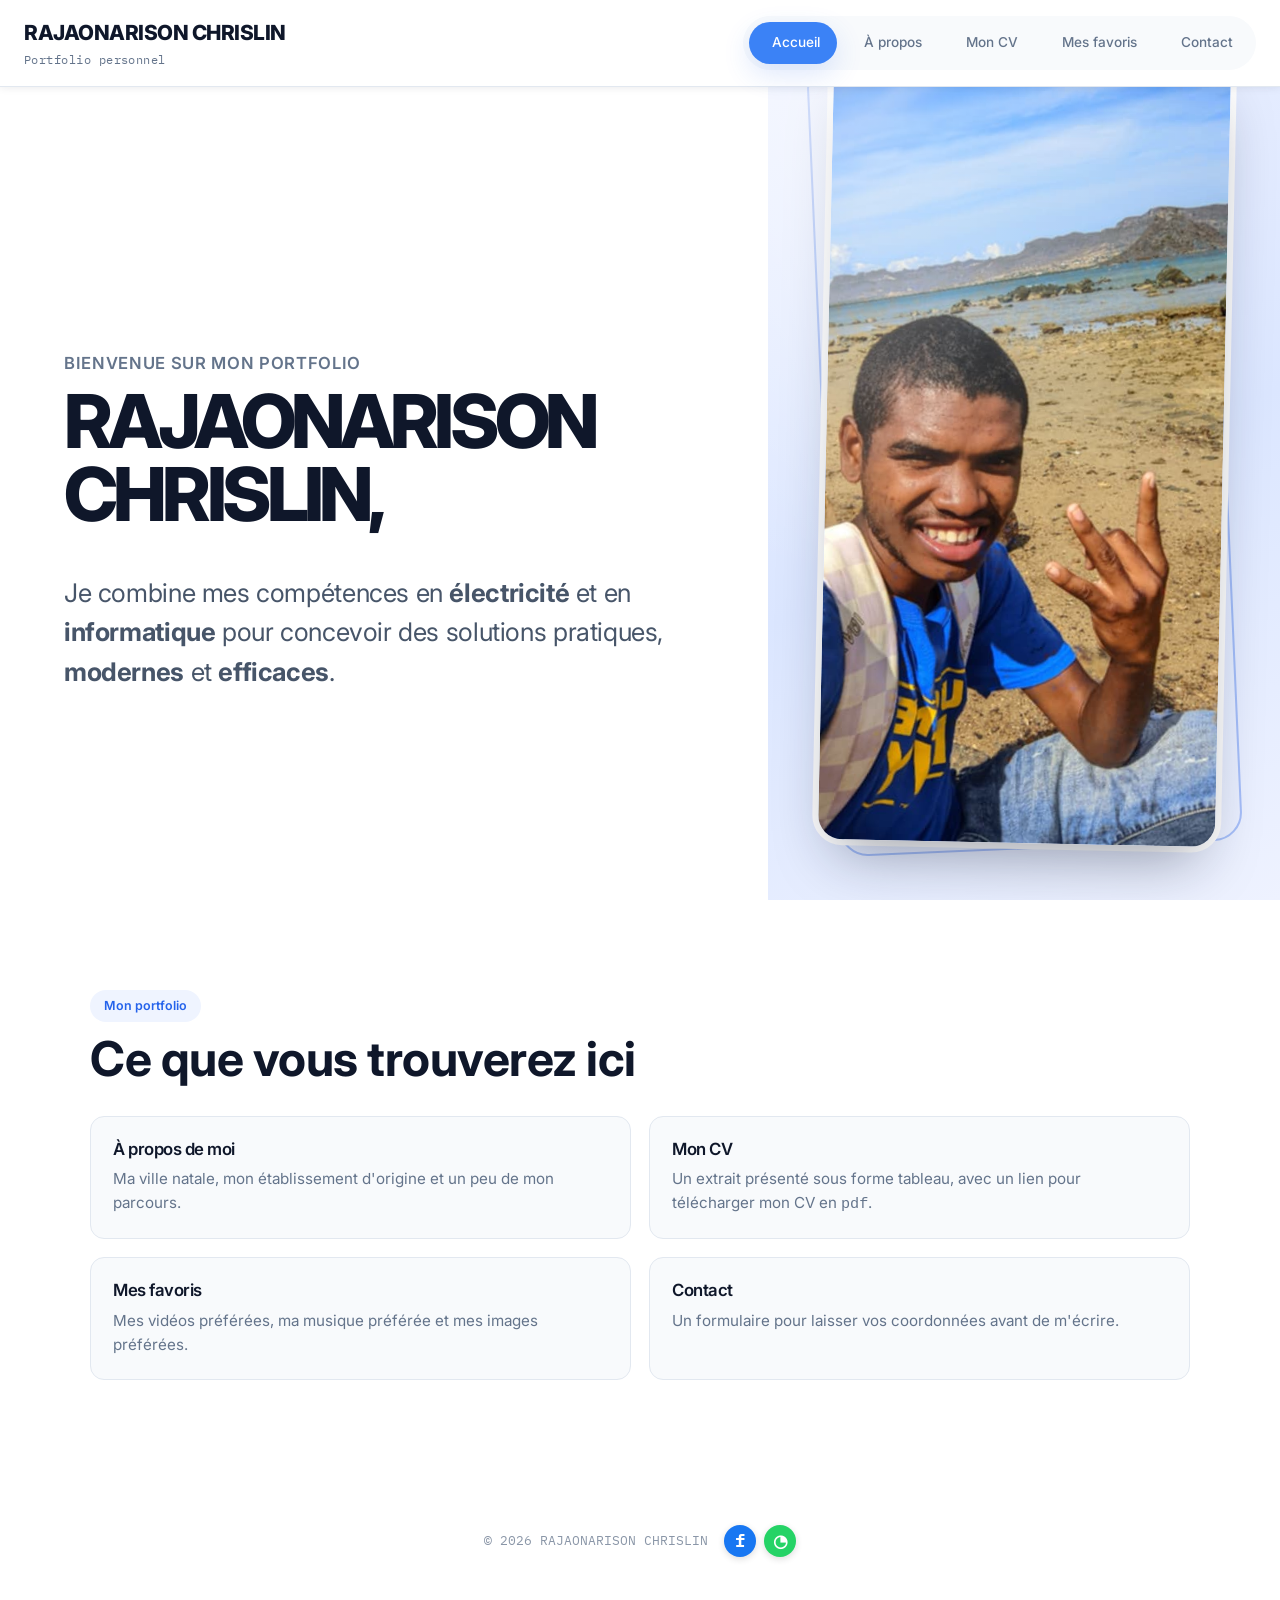
==== commit 07c89b33: "you" ====
--- a/index.html
+++ b/index.html
@@ -22,11 +22,11 @@
     <span></span><span></span><span></span>
   </button>
   <nav class="tabs">
-    <a href="index.html" class="active"><span class="num">00</span>Accueil</a>
-    <a href="pages/apropos.html"><span class="num">01</span>À propos</a>
-    <a href="pages/cv.html"><span class="num">02</span>Mon CV</a>
-    <a href="pages/favoris.html"><span class="num">03</span>Mes favoris</a>
-    <a href="pages/contact.html"><span class="num">04</span>Contact</a>
+    <a href="index.html" class="active"><span class="num"></span>Accueil</a>
+    <a href="pages/apropos.html"><span class="num"></span>À propos</a>
+    <a href="pages/cv.html"><span class="num"></span>Mon CV</a>
+    <a href="pages/favoris.html"><span class="num"></span>Mes favoris</a>
+    <a href="pages/contact.html"><span class="num"></span>Contact</a>
   </nav>
 </header>
 
@@ -37,8 +37,7 @@
       <p class="home-kicker">Bienvenue sur mon portfolio</p>
       <h1>RAJAONARISON CHRISLIN<span>,</span></h1>
       <p class="home-description">
-        Je transforme des idées en expériences web modernes, rapides et utiles —
-        avec une attention particulière à la clarté, à l’ergonomie et à la performance.
+        Je combine mes compétences en <strong>électricité</strong> et en <strong>informatique</strong> pour concevoir des solutions pratiques, <strong>modernes</strong> et <strong>efficaces</strong>.
       </p>
     </div>
   </section>
@@ -57,11 +56,11 @@
       </a>
       <a class="card card-link" href="pages/cv.html">
         <h3>Mon CV</h3>
-        <p>Présenté sous forme de tableau, avec un lien pour le télécharger.</p>
+        <p>Un extrait présenté sous forme tableau, avec un lien pour télécharger mon CV en <code>pdf</code>.</p>
       </a>
       <a class="card card-link" href="pages/favoris.html">
         <h3>Mes favoris</h3>
-        <p>Ma vidéo préférée, ma musique préférée et mon image préférée.</p>
+        <p>Mes vidéos préférées, ma musique préférée et mes images préférées.</p>
       </a>
       <a class="card card-link" href="pages/contact.html">
         <h3>Contact</h3>
--- a/style/style.css
+++ b/style/style.css
@@ -83,7 +83,6 @@
   position:sticky;
   top:0;
   z-index:100;
-  will-change:transform;
   box-shadow:0 1px 3px rgba(15,23,42,0.04);
 }
 
@@ -653,6 +652,8 @@
   position:absolute;
   top:0;
   left:0;
+  right:0;
+  width:auto;
   background:#fff;
   border-bottom:1px solid #E2E8F0;
   box-shadow:0 1px 8px rgba(15,23,42,.08);
@@ -695,6 +696,7 @@
 
 .home-copy{
   min-height:100vh;
+  min-width:0;
   display:flex;
   align-items:center;
   padding:110px 6vw 70px 5vw;
@@ -704,6 +706,7 @@
 
 .home-copy-inner{
   width:min(760px,100%);
+  min-width:0;
 }
 
 .home-kicker{
@@ -718,7 +721,7 @@
 .home-copy h1{
   margin:0;
   color:#0F172A;
-  font-size:clamp(3.4rem,7vw,6.7rem);
+  font-size:clamp(3rem,5.8vw,6rem);
   line-height:.98;
   letter-spacing:-.065em;
   font-weight:800;
@@ -772,29 +775,57 @@
   min-height:100vh;
   overflow:hidden;
   position:relative;
-  background:#dfe7ef;
+  display:flex;
+  align-items:center;
+  justify-content:center;
+  padding:clamp(28px,4.5vw,64px);
+  background:linear-gradient(155deg,#eef2ff 0%,#dbe6ff 55%,#eef2ff 100%);
+  box-sizing:border-box;
+}
+
+/* cadre décoratif décalé derrière la photo */
+.home-photo::before{
+  content:"";
+  position:absolute;
+  inset:clamp(28px,4.5vw,64px);
+  border:2px solid rgba(37,99,235,0.35);
+  border-radius:28px;
+  transform:rotate(-2.5deg) scale(1.015);
+  pointer-events:none;
 }
 
 .home-photo::after{
   content:"";
   position:absolute;
   inset:0;
-  background:linear-gradient(90deg,rgba(11,19,39,.08),transparent 25%);
+  background:radial-gradient(120% 90% at 15% 10%,rgba(255,255,255,.5),transparent 60%);
   pointer-events:none;
 }
 
 .home-photo img{
+  position:relative;
   width:100%;
   height:100%;
   object-fit:cover;
   object-position:center 42%;
+  display:block;
+  border-radius:24px;
+  box-shadow:0 30px 60px -18px rgba(15,23,42,.4),0 0 0 6px #fff;
+  transform:rotate(1.2deg);
 }
 
 @media (max-width:900px){
-  .home-hero{ grid-template-columns:1fr; }
-  .home-photo{ min-height:40vh; order:-1; }
-  .home-copy{ min-height:auto; padding:70px 8vw 44px; }
-  .home-copy h1{ font-size:clamp(3rem,13vw,5.5rem); }
+  .home-hero{ grid-template-columns:minmax(0,1fr); }
+  .home-photo{
+    min-height:auto;
+    aspect-ratio:4/3;
+    order:-1;
+    padding:22px;
+  }
+  .home-photo::before{ inset:22px; border-radius:22px; }
+  .home-photo img{ border-radius:18px; box-shadow:0 18px 34px -14px rgba(15,23,42,.4),0 0 0 5px #fff; }
+  .home-copy{ min-height:auto; padding:44px 8vw 44px; }
+  .home-copy h1{ font-size:clamp(2.6rem,10vw,5.5rem); }
   .home-description{ margin-top:30px; font-size:1.15rem; }
   .home-extra{ padding-top:48px; }
 }
@@ -802,11 +833,13 @@
 @media (max-width:640px){
   .home-extra{ padding:36px 24px 72px; }
   .home-page .site-header{ position:absolute; }
-  .home-photo{ min-height:38vh; }
-  .home-copy{ padding:58px 24px 32px; }
+  .home-photo{ aspect-ratio:1/1; padding:16px; }
+  .home-photo::before{ inset:16px; border-radius:18px; }
+  .home-photo img{ border-radius:14px; transform:rotate(1deg); }
+  .home-copy{ padding:36px 24px 32px; }
   .home-line{ height:52px; width:5px; margin-bottom:22px; }
   .home-kicker{ font-size:.78rem; }
-  .home-copy h1{ font-size:clamp(2.8rem,15vw,4.2rem); }
+  .home-copy h1{ font-size:clamp(2rem,calc(11.9vw - 6px),4.2rem); }
   .home-actions{ flex-direction:column; align-items:stretch; }
   .home-btn{ width:100%; }
 }
@@ -1194,8 +1227,8 @@
 }
 
 @keyframes page-fade-in{
-  from{ opacity:0; transform:translateY(6px); }
-  to{ opacity:1; transform:translateY(0); }
+  from{ opacity:0; }
+  to{ opacity:1; }
 }
 
 @keyframes page-fade-out{
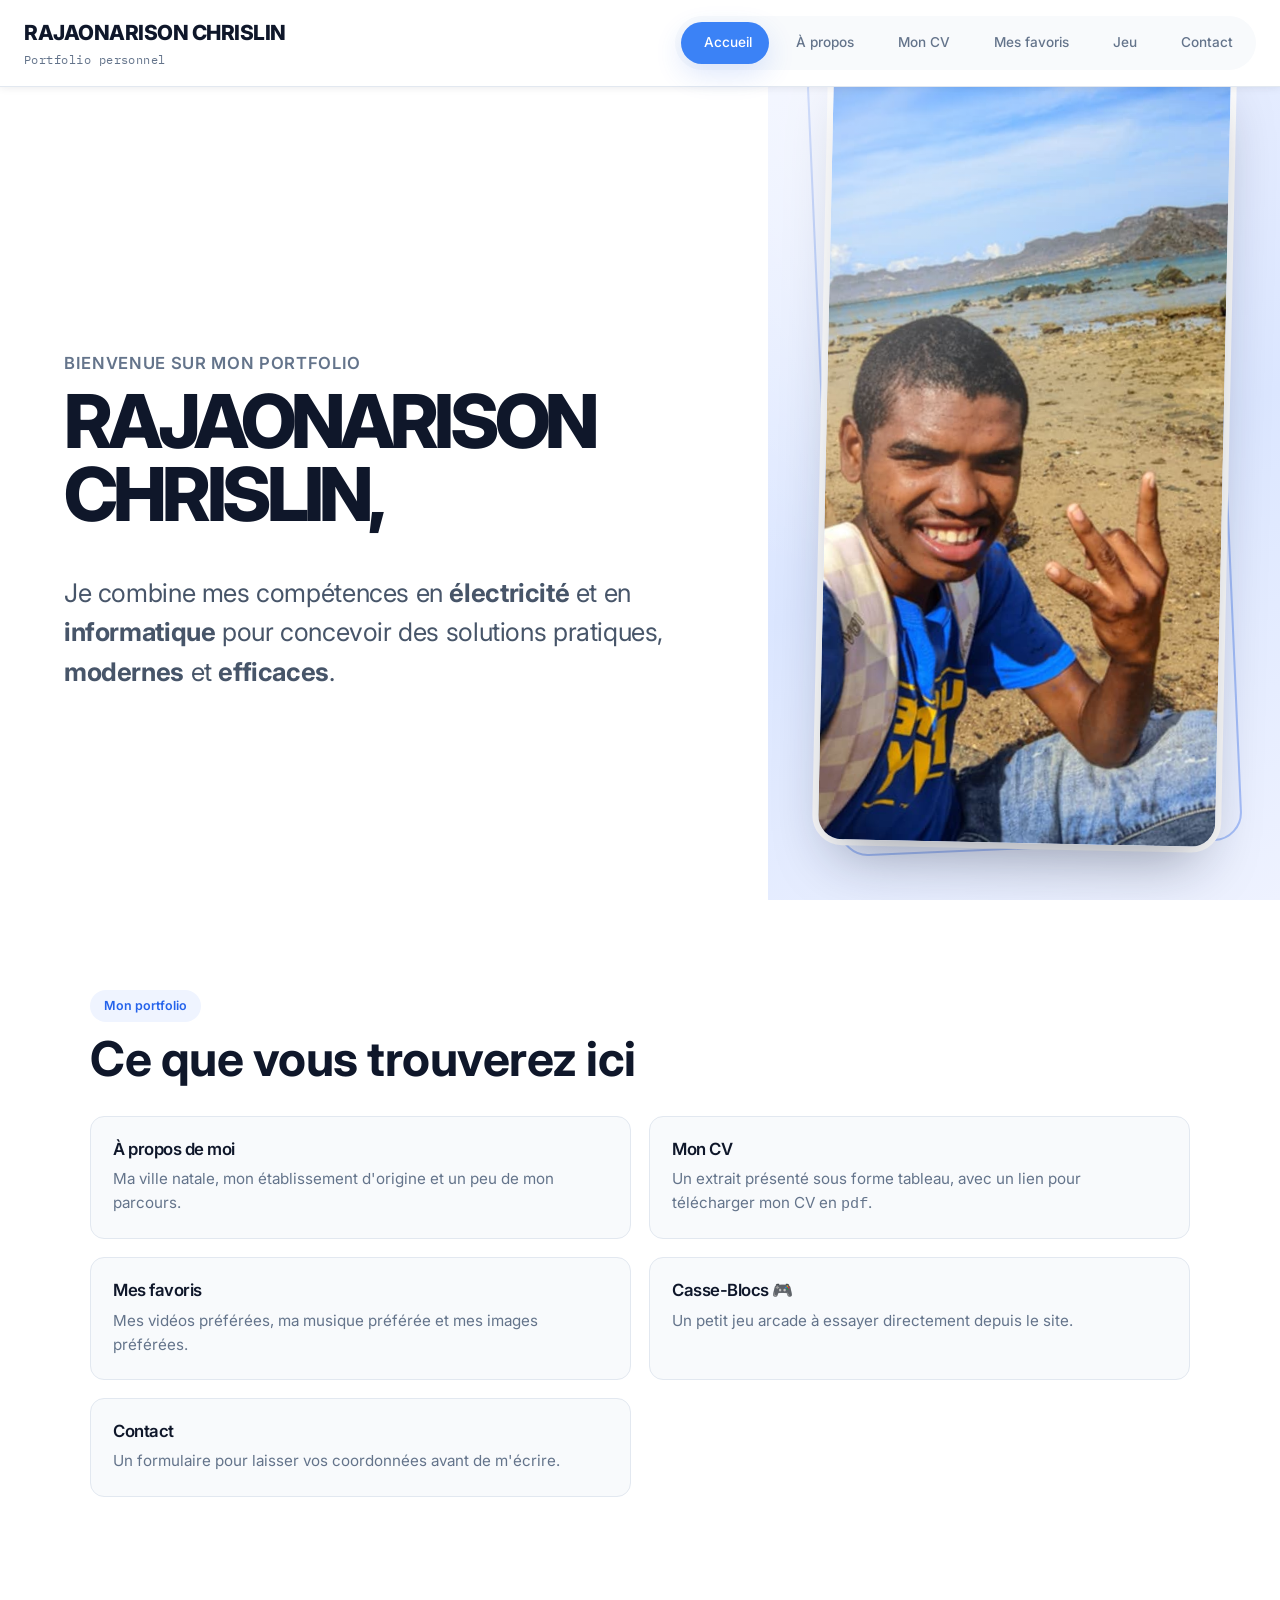
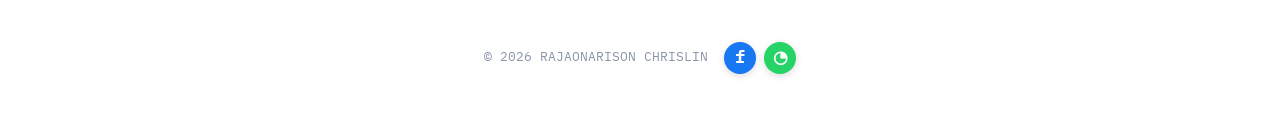
==== commit ba62e4be: "last maj" ====
--- a/index.html
+++ b/index.html
@@ -26,7 +26,8 @@
     <a href="pages/apropos.html"><span class="num"></span>À propos</a>
     <a href="pages/cv.html"><span class="num"></span>Mon CV</a>
     <a href="pages/favoris.html"><span class="num"></span>Mes favoris</a>
-    <a href="pages/contact.html"><span class="num"></span>Contact</a>
+        <a href="pages/jeu.html"><span class="num"></span>Jeu</a>
+<a href="pages/contact.html"><span class="num"></span>Contact</a>
   </nav>
 </header>
 
@@ -42,7 +43,7 @@
     </div>
   </section>
   <section class="home-photo" aria-label="Portrait">
-    <img src="images/profile.jpg" alt="Portrait de RAJAONARISON CHRISLIN">
+    <img src="images/profile.jpg" alt="Portrait de RAJAONARISON CHRISLIN" fetchpriority="high" decoding="async">
   </section>
 
 <section class="home-extra">
@@ -61,6 +62,10 @@
       <a class="card card-link" href="pages/favoris.html">
         <h3>Mes favoris</h3>
         <p>Mes vidéos préférées, ma musique préférée et mes images préférées.</p>
+      </a>
+      <a class="card card-link" href="pages/jeu.html">
+        <h3>Casse-Blocs 🎮</h3>
+        <p>Un petit jeu arcade à essayer directement depuis le site.</p>
       </a>
       <a class="card card-link" href="pages/contact.html">
         <h3>Contact</h3>
--- a/style/style.css
+++ b/style/style.css
@@ -1209,33 +1209,12 @@
   }
 }
 
-/* ---------- transition fluide entre les pages ---------- */
+/* ---------- transition fluide entre les pages (native, sans clignotement) ---------- */
 @view-transition{
   navigation:auto;
 }
 
-body{
-  opacity:1;
-}
-
-body.page-enter{
-  animation:page-fade-in .28s ease both;
-}
-
-body.page-leave{
-  animation:page-fade-out .18s ease both;
-}
-
-@keyframes page-fade-in{
-  from{ opacity:0; }
-  to{ opacity:1; }
-}
-
-@keyframes page-fade-out{
-  from{ opacity:1; }
-  to{ opacity:0; }
-}
-
-@media (prefers-reduced-motion: reduce){
-  body.page-enter, body.page-leave{ animation:none; }
-}
+.cv-download{
+  text-align:center;
+  margin-top:2.4em;
+}
